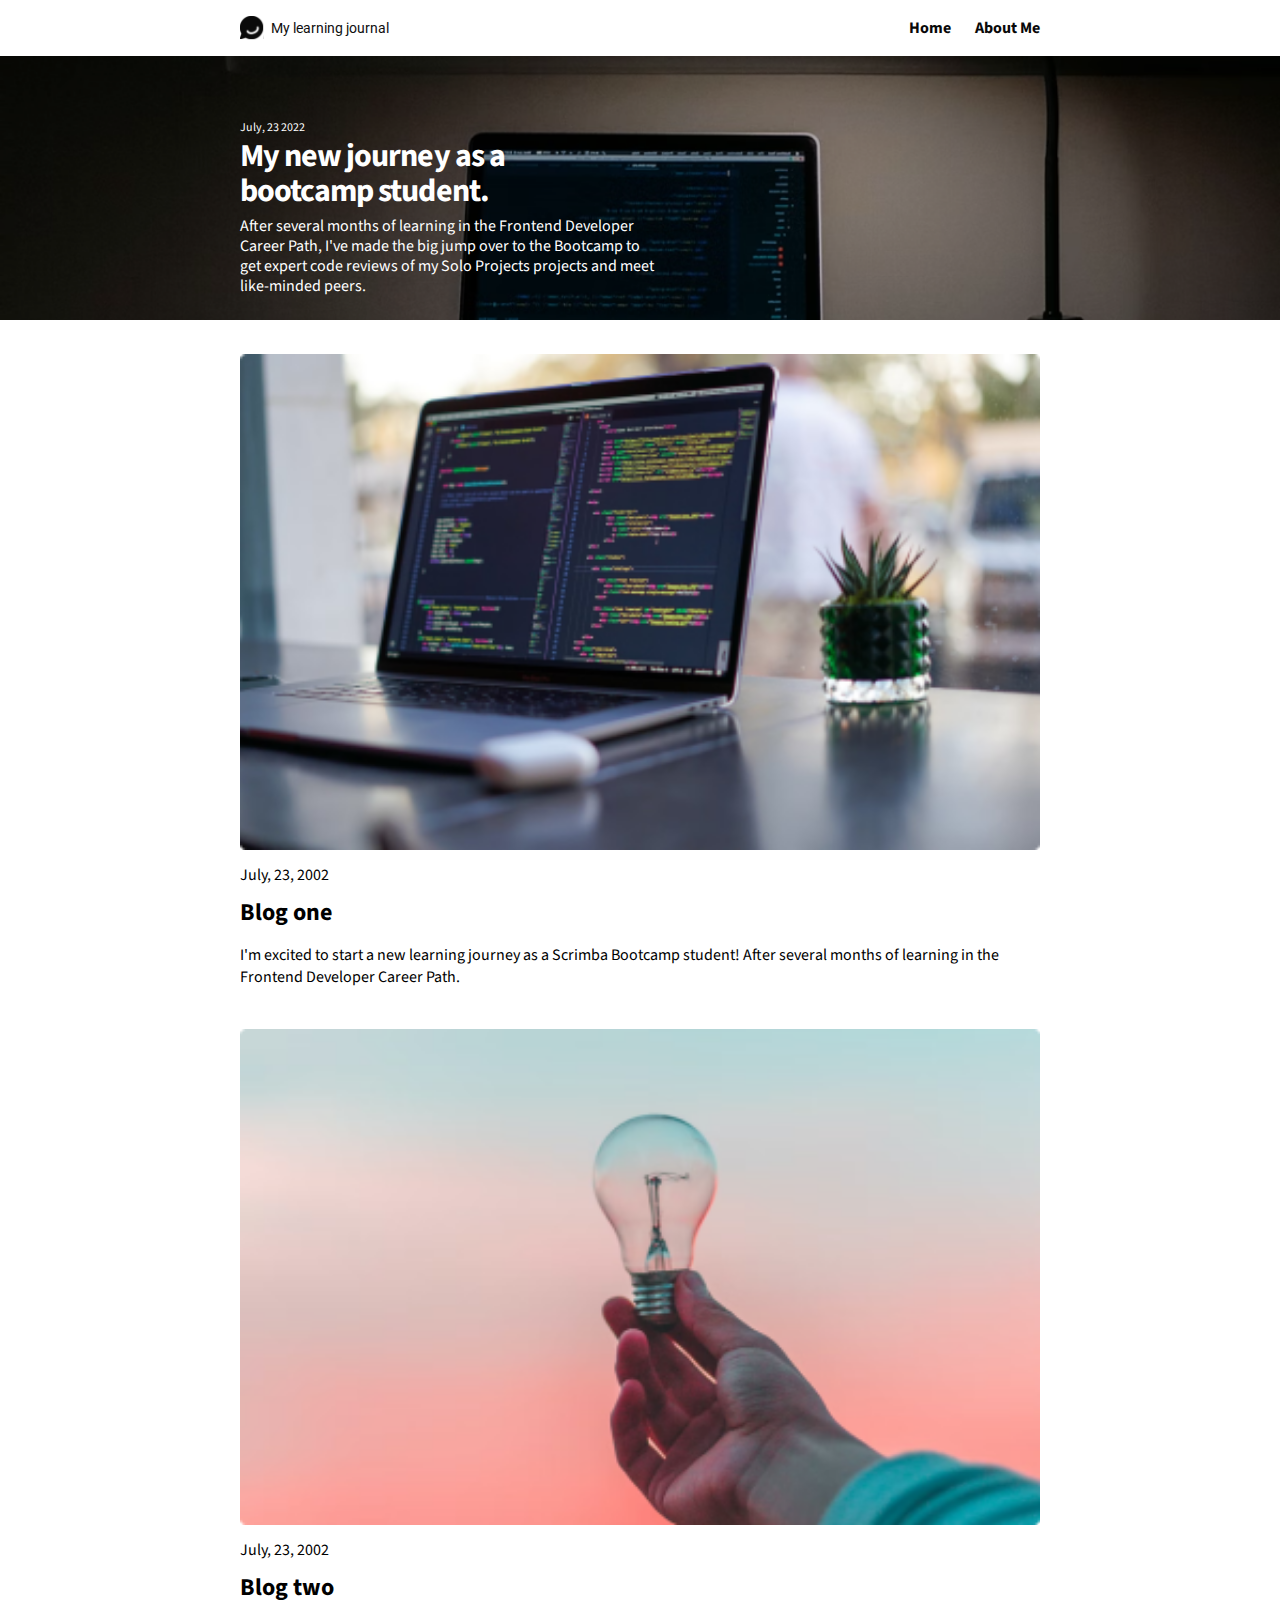
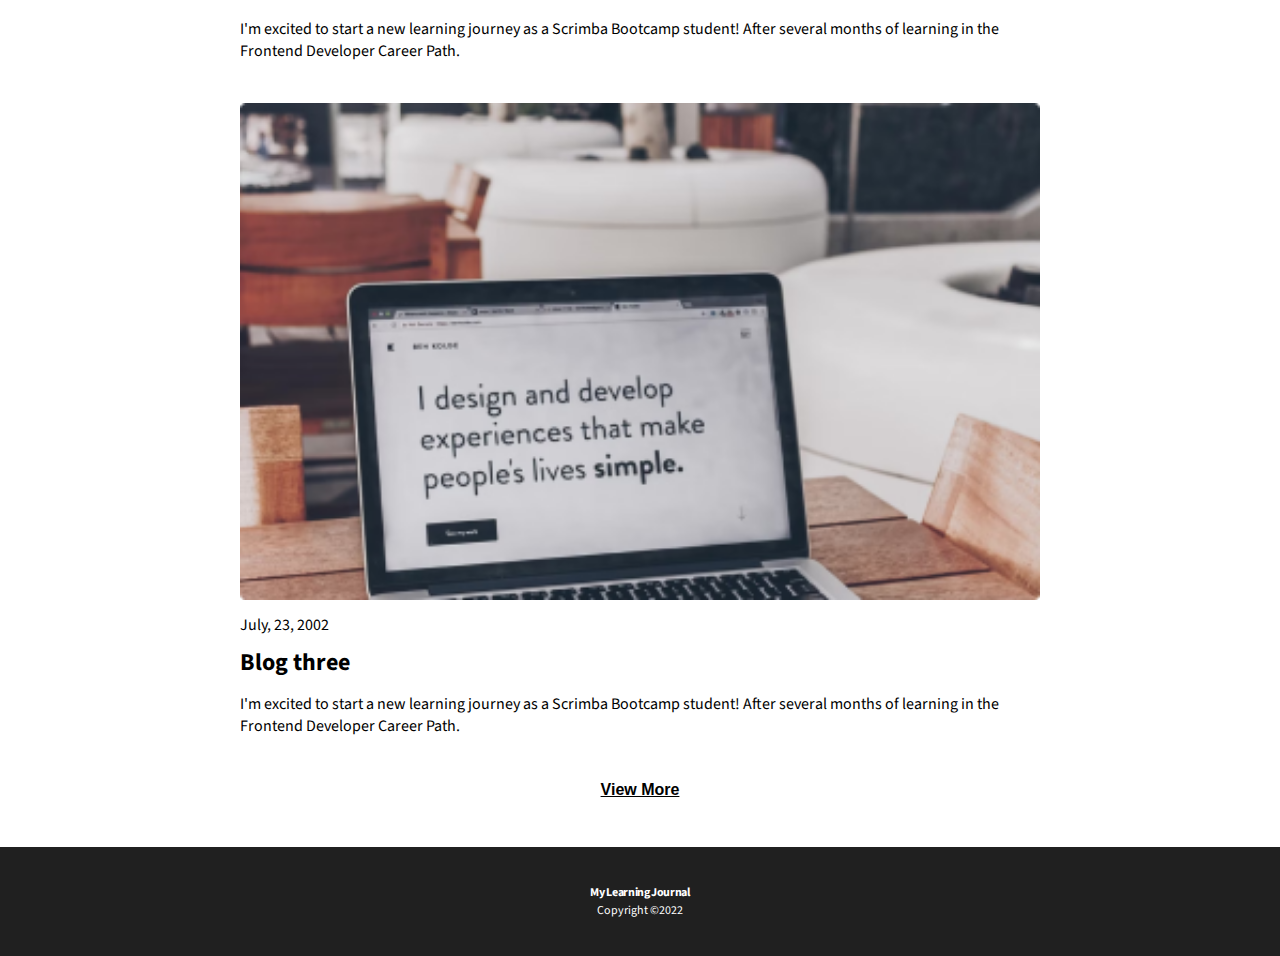
==== index.html @ a48bbca6 "Finished mobile about me page" ====
<!DOCTYPE html>
<html lang="en">
<head>
  <meta charset="UTF-8">
  <meta http-equiv="X-UA-Compatible" content="IE=edge">
  <meta name="viewport" content="width=device-width, initial-scale=1.0">
  <!-- Google Fonts -->
  <link rel="preconnect" href="https://fonts.googleapis.com">
  <link rel="preconnect" href="https://fonts.gstatic.com" crossorigin>
  <link href="https://fonts.googleapis.com/css2?family=Roboto:wght@700&family=Source+Sans+Pro:wght@400;600;700&display=swap" rel="stylesheet"> 
  <title>Learning Journal</title>
  <link rel="stylesheet" href="style.css">
</head>
  <body>

    <header>
      <div class="flex-container container">
        <div class="img-container">
          <img class="main-image" src="/images/img.svg" alt="">
          <p class="title">My learning journal</p>
        </div>
        <nav>
          <ul class="flex-container">
            <li><a href="index.html">Home</a></li>
            <li><a href="about.html">About Me</a></li>
          </ul>
        </nav>
      </div>
    </header>

    <section>
      <a href="blog.html">
        <div class="hero">
          <div class="hero-text-container">
            <p class="hero__date">July, 23 2022 </p>
            <h1 class="hero__title">My new journey as a bootcamp student.</h1>
            <p class="hero__post">After several months of learning in the Frontend Developer Career Path, I've made the big jump over to the Bootcamp to get expert code reviews of my Solo Projects projects and meet like-minded peers.</p>
          </div>
        </div>
      </a>
    </section>

    <main>
      <section class="blog">
        <div class="blog__post">
          <img class="blog__image"src="images/article-image-03.png" alt="laptop on desk">
          <p class="blog__date">July, 23, 2002</p>
          <h2 class="blog__post--number">Blog one</h2>
          <p class="blog__content">I'm excited to start a new learning journey as a Scrimba Bootcamp student! After several months of learning in the Frontend Developer Career Path.</p>
        </div>
        <div class="blog__post">
          <img class="blog__image"src="images/article-image-02.png" alt="person holding lightbulb">
          <p class="blog__date">July, 23, 2002</p>
          <h2 class="blog__post--number">Blog two</h2>
          <p class="blog__content">I'm excited to start a new learning journey as a Scrimba Bootcamp student! After several months of learning in the Frontend Developer Career Path.</p>
        </div>
        <div class="blog__post">
          <img class="blog__image"src="images/article-image-01.png" alt="laptop on desk">
          <p class="blog__date">July, 23, 2002</p>
          <h2 class="blog__post--number">Blog three</h2>
          <p class="blog__content">I'm excited to start a new learning journey as a Scrimba Bootcamp student! After several months of learning in the Frontend Developer Career Path.</p>
        </div>
        <button class="blog__button">View More</button>
      </section>
    </main>

    <footer>
      <p class="footer__title">My Learning Journal</p>
      <p class="footer__copyright">Copyright ©2022</p>
    </footer>

  </body>
</html>
---- style.css ----
*,
*::before,
*::after {
  margin: 0;
  padding: 0;
  box-sizing: border-box;
}

:root {
  --title-color: #0E0E0E;
  --links-color: #090909;
  --footer-color: #202020;
}

body {
  font-family: 'Source Sans Pro', sans-serif;
}

header {
  display: flex;
  padding: 1em 0;
  position: fixed;
  background-color: white;
  width: 100%;
}

/* Added this due to the fixed navbar */
section {
  padding-top: 3.5em;
}

img {
  display: block;
  max-width: 100%;
}

nav li {
  margin-left: 1.5em;
  font-weight: bold;
}

ul {
  list-style-type: none;
}

a {
  text-decoration: none;
  color: var(--links-color);
  cursor: pointer;
}

.container,
.hero-text-container,
.blog {
  width: 90%;
  max-width: 800px;
  margin: 0 auto;
}

.flex-container,
.img-container {
  display: flex;
  align-items: center;
}

.flex-container {
  justify-content: space-between;
  height: 100%;
}


.title {
  font-family: 'Roboto', sans-serif;
  font-size: .875rem;
  white-space: nowrap;
  margin-left: .5em;
  color: var(--title-color);
}

/* hero styles */

.hero {
  background: url(images/hero-image.png) no-repeat;
  background-position: center;
  background-repeat: no-repeat;
  background-size: cover;
  color: white;
  padding-top: 4em;
}


.hero-text-container {
  display: flex;
  flex-direction: column;
  justify-content: flex-end;
  height: 100%;
  padding-bottom: 1.5em;
}

.hero__date,
.hero__title {
  margin-bottom: .25em;
}

.hero__date,
.hero__post,
.main__post--content,
.footer__copyright {
  font-weight: 400;
}

.hero__date {
  font-size: .75rem;
  line-height: 1rem;
}

.hero__title,
.blog__button,
.footer__title,
.recent__post {
  font-weight: 700;
}

.footer__title,
.hero__title,
.main__post--title {
  font-size: 2rem;
  letter-spacing: -0.03em;
  line-height: 108.2%;
  max-width: 374px;
}

.hero__post,
.main__post--content {
  font-size: 1rem;
  line-height: 1.25rem;
  /* max-width: 374px; */
  max-width: 414px;
}

/* Blog section */

.blog {
  padding: 2.125em 0 2.8em;
}

.blog__image,
.main__post--image {
  /* margin-top: 2.18em; */
  margin-bottom: .875em;
  width: 100%;
  border-radius: 3px;
}

.blog__date,
.blog__post--number {
  margin-bottom: .56em;
}

.blog__content {
  margin-bottom: 2.56em;
}

.blog__button {
  display: block;
  margin: 0 auto;
  font-size: 1rem;
  line-height: 1.5em;
  text-decoration-line: underline;
  background: transparent;
  border: none;
  cursor: pointer;
}

/* Featured blog styles "blog.html"*/

.main__post--date {
  margin: 1em 0;
}

.main__post--title {
  margin-bottom: .5em;
}


.main__post--image {
  margin-bottom: 2em;
}

.main__post--header,
.main__post--content {
  margin-bottom: 1.25em;
}

.recent__post {
  text-align: center;
}

.portrait {
  margin: 1.7em 0;
}

/* footer styles */

footer {
  background-color: var(--footer-color);
  padding: 2.3em 0;
  color: white;
  text-align: center;
}

.footer__title {
  margin: .25em auto;
}

.footer__title,
.footer__copyright {
  font-size: .75rem;
}


/* Need to adjust this due to text overflow at 375px screensize */
@media (max-width: 375px) {
  .hero {
    height: 45vh;
  }
}
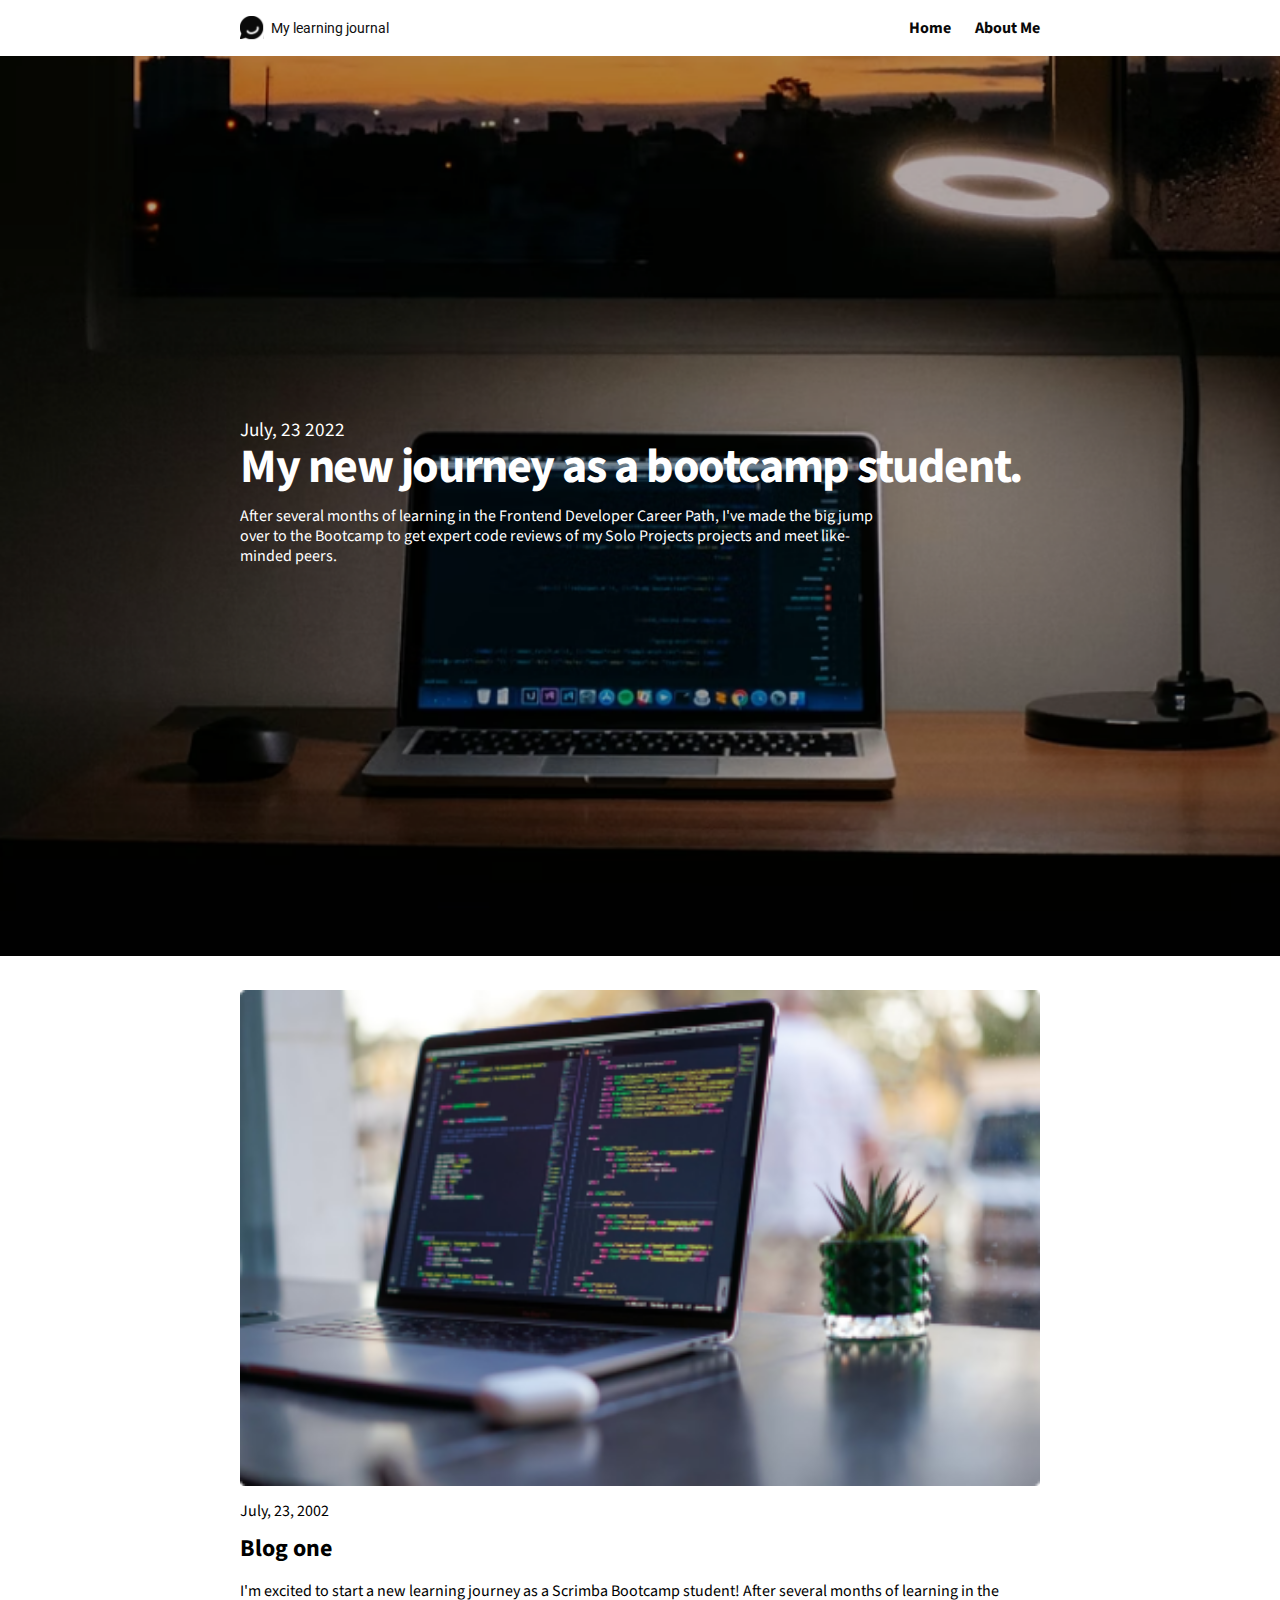
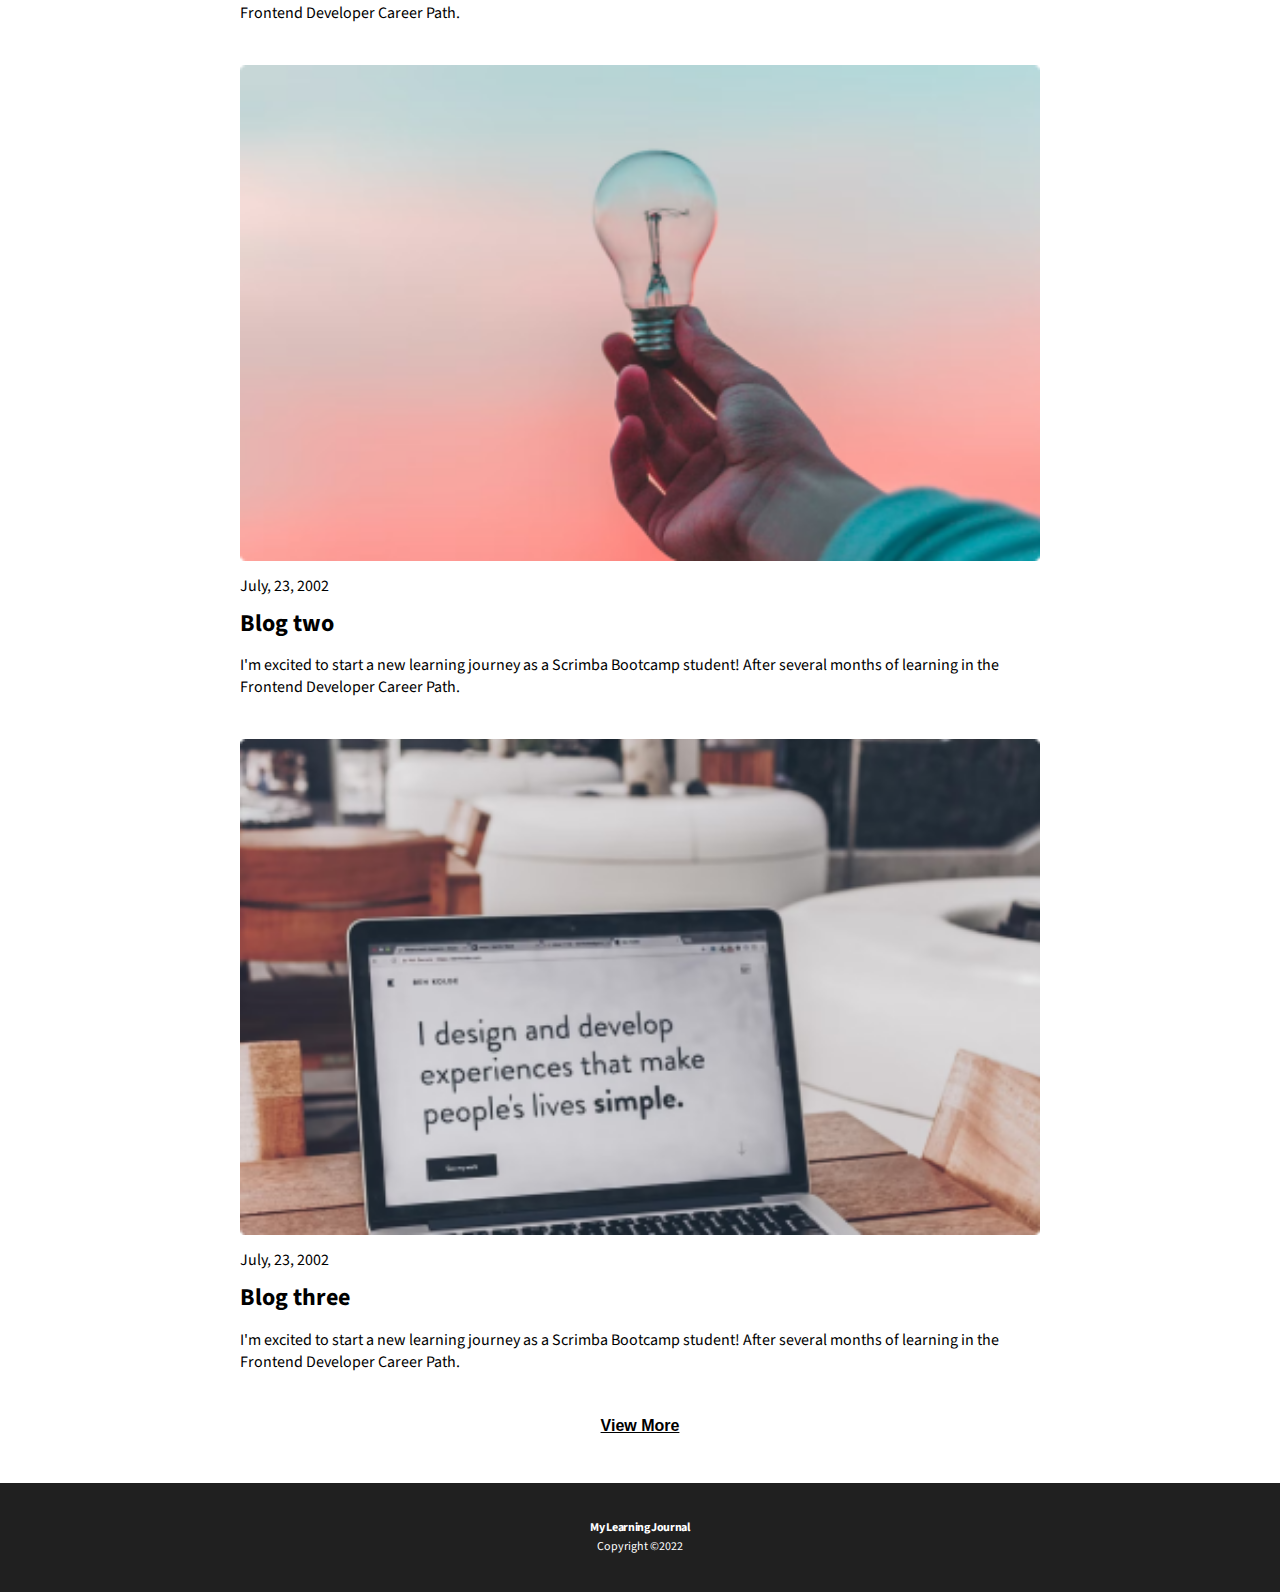
==== commit c917479f: "Worked on hero content font sizes" ====
--- a/index.html
+++ b/index.html
@@ -14,7 +14,7 @@
   <body>
 
     <header>
-      <div class="flex-container container">
+      <div class="flex-container container nav-container">
         <div class="img-container">
           <img class="main-image" src="/images/img.svg" alt="">
           <p class="title">My learning journal</p>
--- a/style.css
+++ b/style.css
@@ -134,7 +134,6 @@
 .main__post--content {
   font-size: 1rem;
   line-height: 1.25rem;
-  /* max-width: 374px; */
   max-width: 414px;
 }
 
@@ -225,3 +224,37 @@
     height: 45vh;
   }
 }
+
+@media (min-width: 900px) {
+  .hero {
+    padding: 0;
+    height: 100vh;
+  }
+
+  .hero-text-container {
+    justify-content: center;
+  }
+
+  
+  .hero__date {
+    font-size: 1.5vw;
+  }
+
+ /* adjust these font sizes for tablets */
+  .hero__title,
+  .main__post--title {
+    font-size: 3rem;
+    max-width: 100%;
+  }
+
+  .hero__post {
+    align-self: flex-start;
+    max-width: 80%;
+  }
+
+
+
+/* .nav-container {
+  max-width: 800px;
+} */
+}
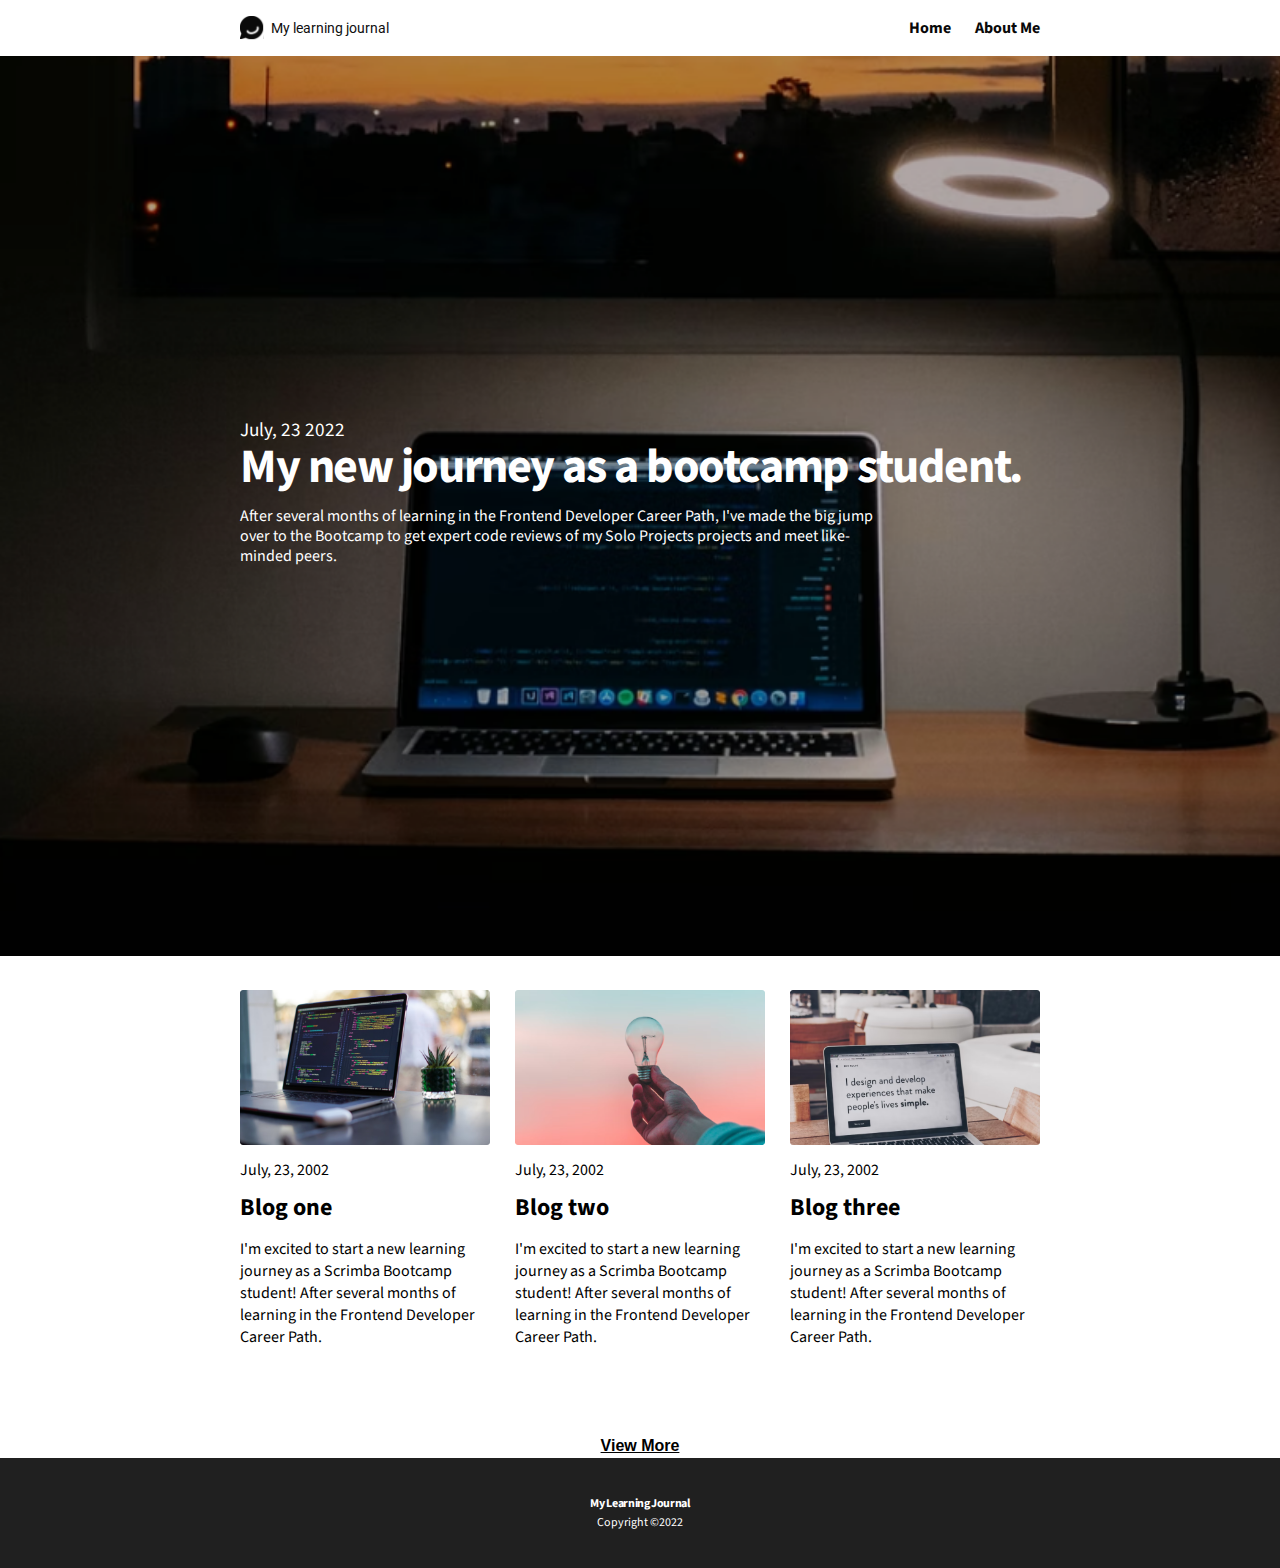
==== commit e6efdf3f: "Added grid to blog post section" ====
--- a/index.html
+++ b/index.html
@@ -60,8 +60,8 @@
           <h2 class="blog__post--number">Blog three</h2>
           <p class="blog__content">I'm excited to start a new learning journey as a Scrimba Bootcamp student! After several months of learning in the Frontend Developer Career Path.</p>
         </div>
-        <button class="blog__button">View More</button>
       </section>
+      <button class="blog__button">View More</button>
     </main>
 
     <footer>
--- a/style.css
+++ b/style.css
@@ -253,8 +253,9 @@
   }
 
 
-
-/* .nav-container {
-  max-width: 800px;
-} */
-}
+  .blog {
+    display: grid;
+    grid-template-columns: repeat(3, 1fr);
+    gap: 25px;
+  }
+}
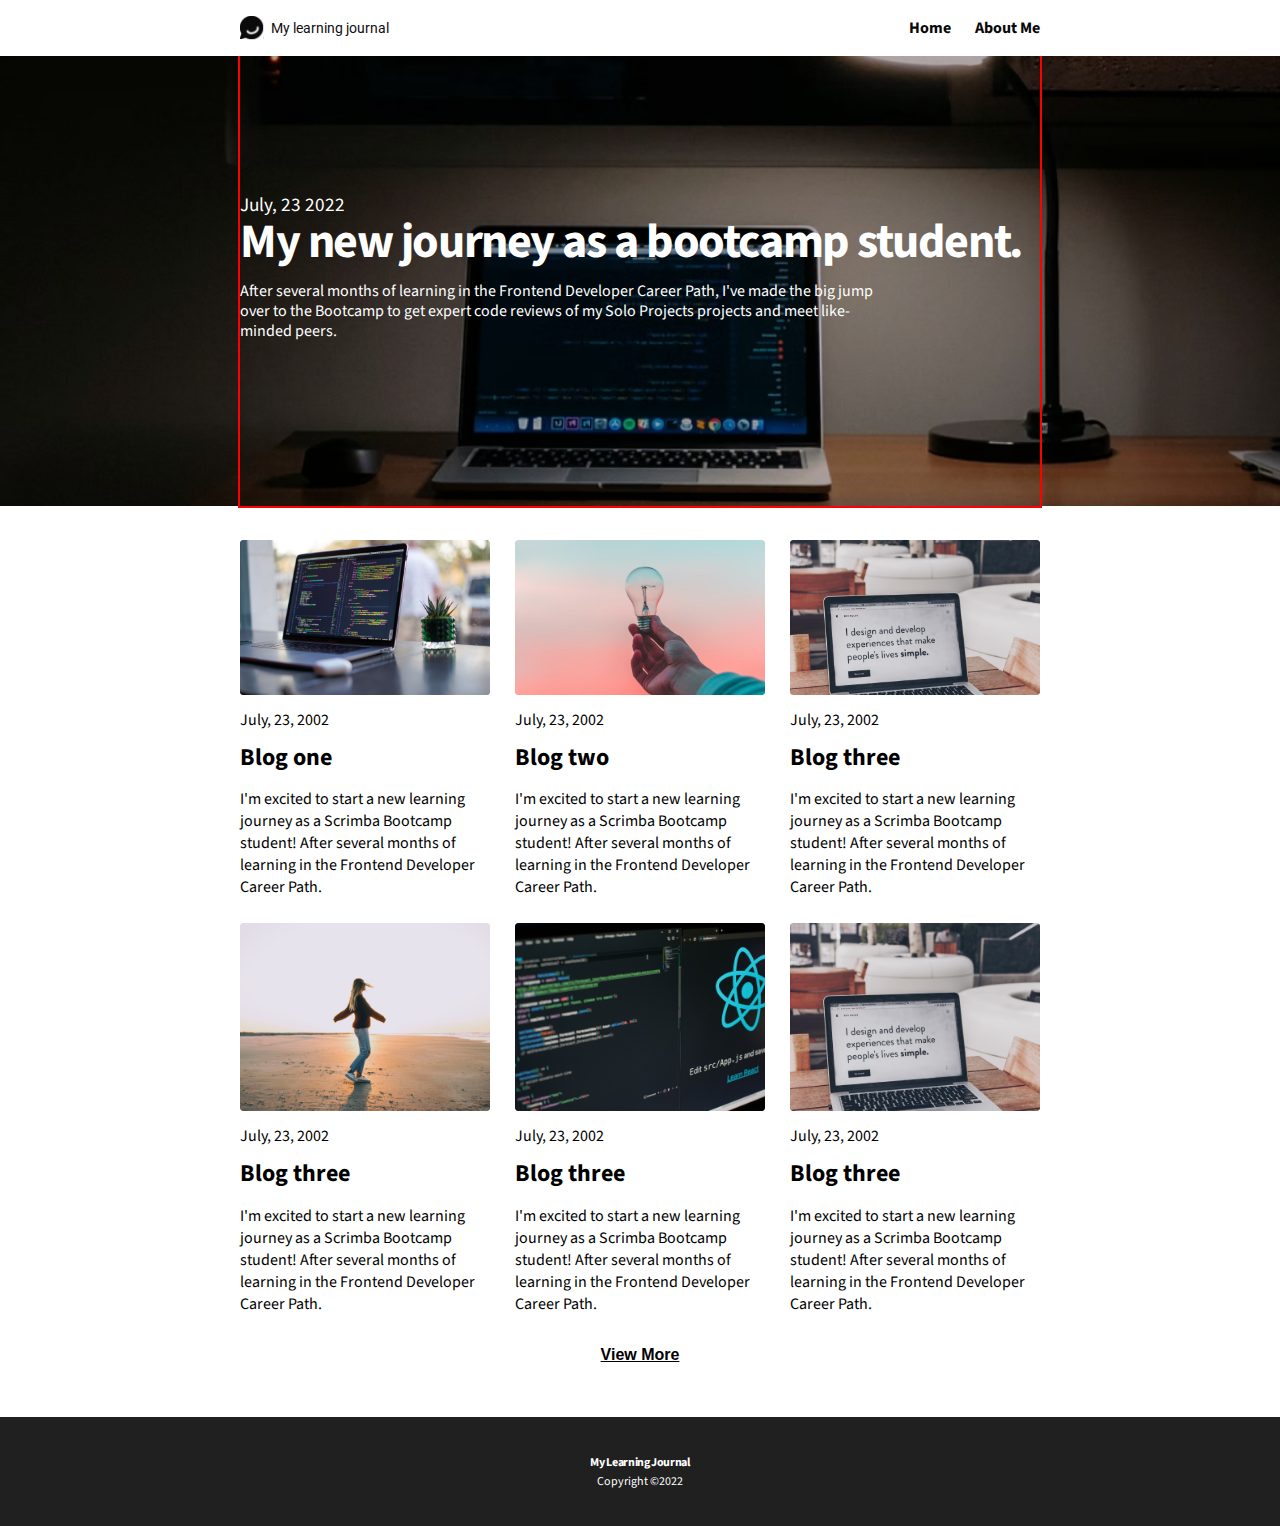
==== commit 2cdf77f7: "Added more blog entries" ====
--- a/index.html
+++ b/index.html
@@ -60,6 +60,27 @@
           <h2 class="blog__post--number">Blog three</h2>
           <p class="blog__content">I'm excited to start a new learning journey as a Scrimba Bootcamp student! After several months of learning in the Frontend Developer Career Path.</p>
         </div>
+        <div class="blog__post">
+          <img class="blog__image"src="images/article-image-04.png" alt="laptop on desk">
+          <p class="blog__date">July, 23, 2002</p>
+          <h2 class="blog__post--number">Blog three</h2>
+          <p class="blog__content">I'm excited to start a new learning journey as a Scrimba Bootcamp student! After several months of learning in the Frontend Developer Career Path.</p>
+        </div>
+        <div class="blog__post">
+          <img class="blog__image"src="images/article-image-05.png" alt="laptop on desk">
+          <p class="blog__date">July, 23, 2002</p>
+          <h2 class="blog__post--number">Blog three</h2>
+          <p class="blog__content">I'm excited to start a new learning journey as a Scrimba Bootcamp student! After several months of learning in the Frontend Developer Career Path.</p>
+        </div>
+        <div class="blog__post">
+          <img class="blog__image"src="images/article-image-06.png" alt="laptop on desk">
+          <p class="blog__date">July, 23, 2002</p>
+          <h2 class="blog__post--number">Blog three</h2>
+          <p class="blog__content">I'm excited to start a new learning journey as a Scrimba Bootcamp student! After several months of learning in the Frontend Developer Career Path.</p>
+        </div>
+        
+        
+
       </section>
       <button class="blog__button">View More</button>
     </main>
--- a/style.css
+++ b/style.css
@@ -65,7 +65,7 @@
 
 .flex-container {
   justify-content: space-between;
-  height: 100%;
+  /* height: 100%; */
 }
 
 
@@ -95,6 +95,7 @@
   justify-content: flex-end;
   height: 100%;
   padding-bottom: 1.5em;
+  outline: 2px solid red;
 }
 
 .hero__date,
@@ -228,7 +229,7 @@
 @media (min-width: 900px) {
   .hero {
     padding: 0;
-    height: 100vh;
+    height: 50vh;
   }
 
   .hero-text-container {
@@ -257,5 +258,14 @@
     display: grid;
     grid-template-columns: repeat(3, 1fr);
     gap: 25px;
-  }
-}
+    padding-bottom: 0;
+  }
+
+  .blog__content {
+    margin-bottom: 0;
+  }
+
+  .blog__button {
+    margin: 1.8em auto 3.1em;
+  }
+}
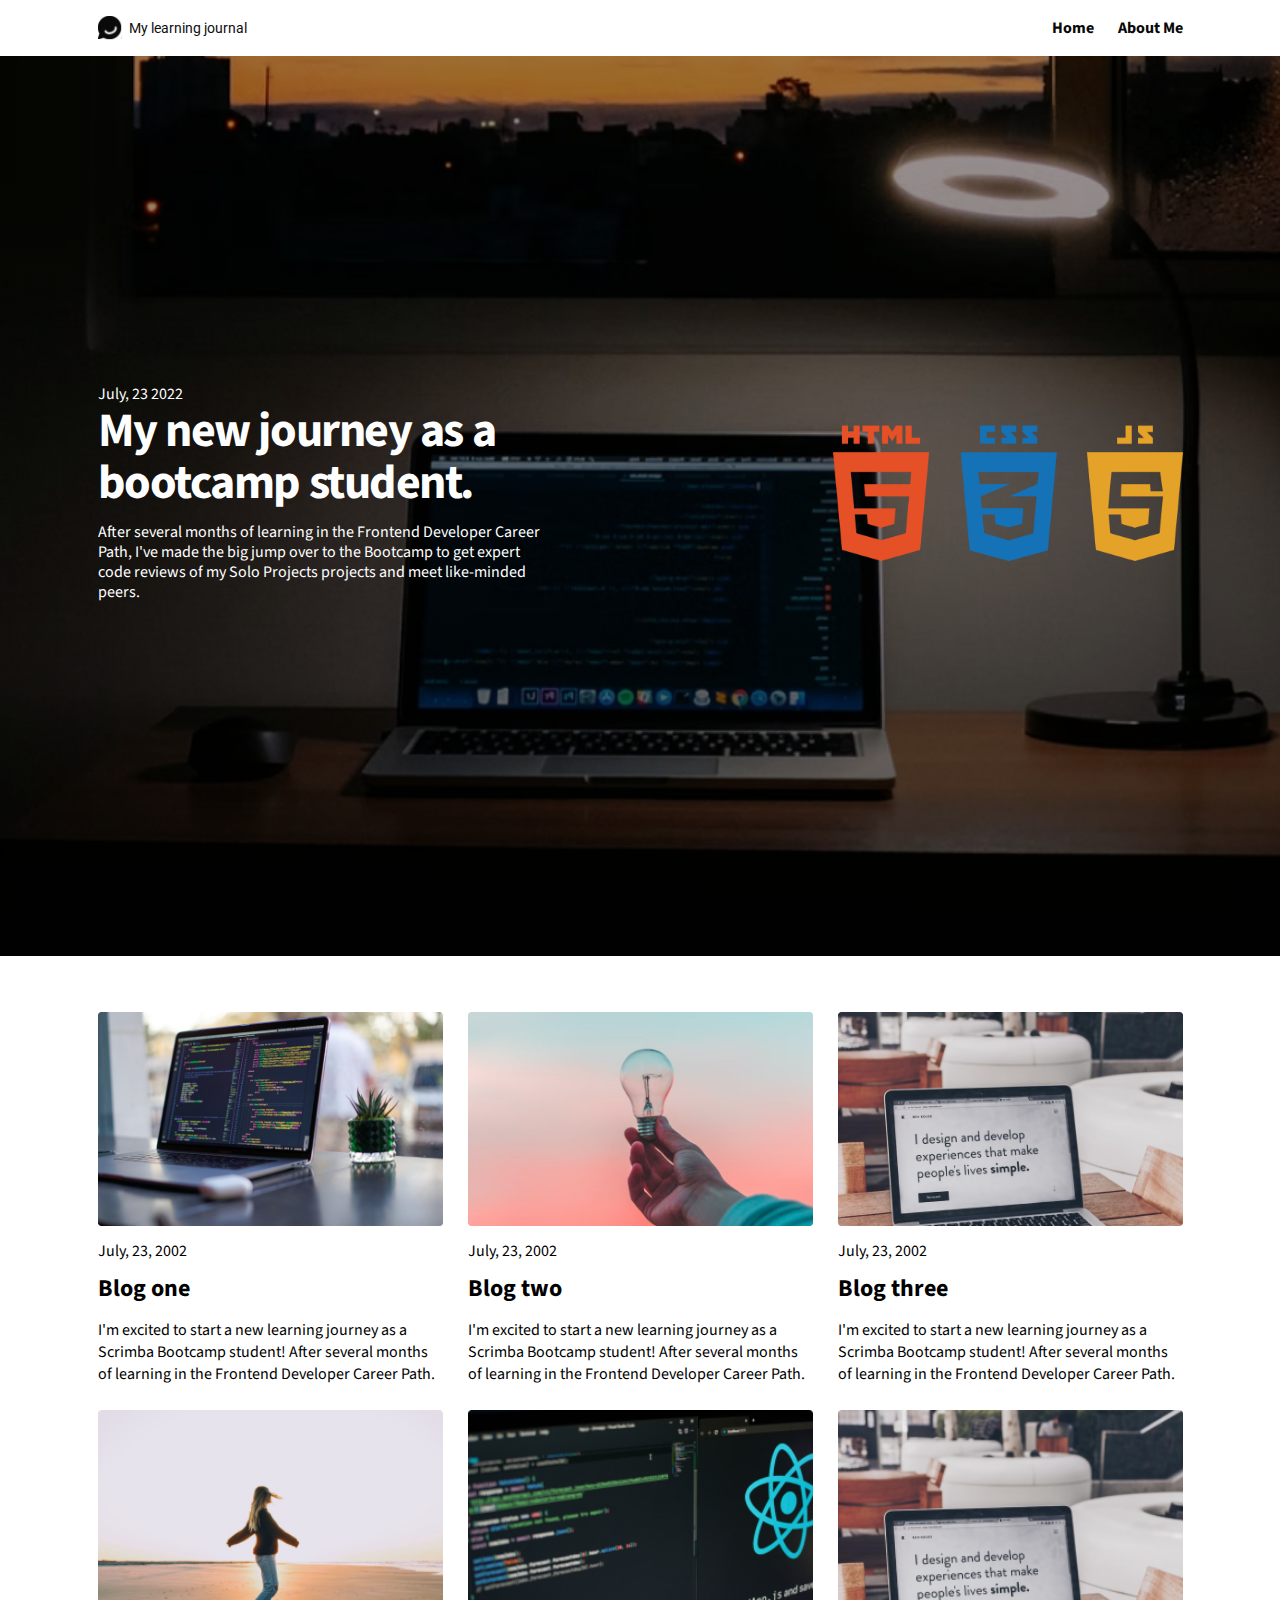
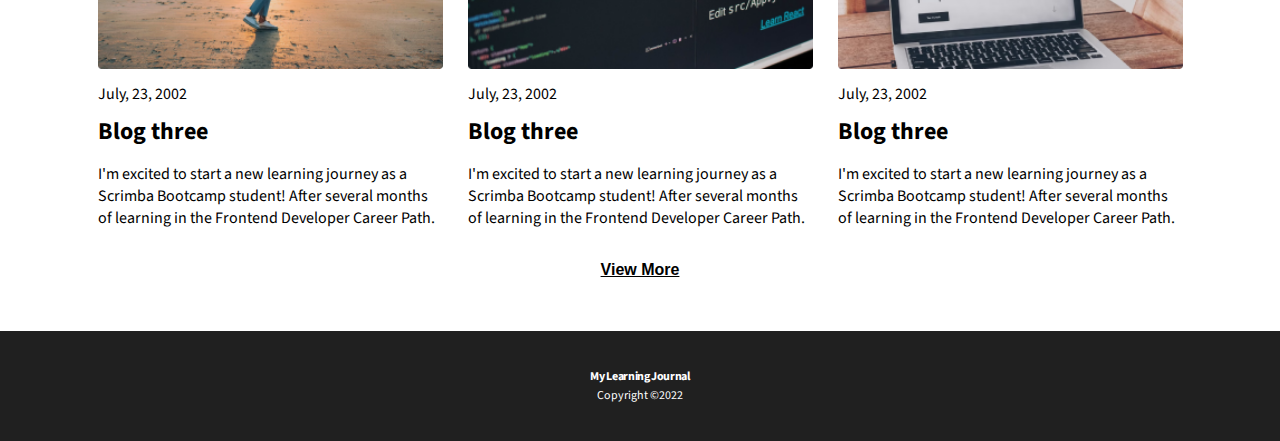
==== commit f2970cd6: "Added new hero styles" ====
--- a/index.html
+++ b/index.html
@@ -31,10 +31,17 @@
     <section>
       <a href="blog.html">
         <div class="hero">
-          <div class="hero-text-container">
-            <p class="hero__date">July, 23 2022 </p>
-            <h1 class="hero__title">My new journey as a bootcamp student.</h1>
-            <p class="hero__post">After several months of learning in the Frontend Developer Career Path, I've made the big jump over to the Bootcamp to get expert code reviews of my Solo Projects projects and meet like-minded peers.</p>
+          <div class="hero-container">
+            <div class="hero-content--container">
+              <div class="hero-text">
+                <p class="hero__date">July, 23 2022 </p>
+                <h1 class="hero__title">My new journey as a bootcamp student.</h1>
+                <p class="hero__post">After several months of learning in the Frontend Developer Career Path, I've made the big jump over to the Bootcamp to get expert code reviews of my Solo Projects projects and meet like-minded peers.</p>
+              </div>
+              <div class="hero-img-container">
+                <img class="hero-img" src="/images/html5-logo-31819.png" alt="html/css/javascript icons">
+              </div>
+            </div>
           </div>
         </div>
       </a>
@@ -80,7 +87,6 @@
         </div>
         
         
-
       </section>
       <button class="blog__button">View More</button>
     </main>
--- a/style.css
+++ b/style.css
@@ -29,7 +29,8 @@
   padding-top: 3.5em;
 }
 
-img {
+img,
+.hero-img {
   display: block;
   max-width: 100%;
 }
@@ -50,12 +51,14 @@
 }
 
 .container,
-.hero-text-container,
-.blog {
+.hero-container,
+.blog,
+.intro_container {
   width: 90%;
-  max-width: 800px;
+  max-width: 1085px;
   margin: 0 auto;
 }
+
 
 .flex-container,
 .img-container {
@@ -65,7 +68,6 @@
 
 .flex-container {
   justify-content: space-between;
-  /* height: 100%; */
 }
 
 
@@ -80,22 +82,36 @@
 /* hero styles */
 
 .hero {
-  background: url(images/hero-image.png) no-repeat;
+  background: linear-gradient(rgba(0, 0, 0, 0.1), rgba(0, 0, 0, 0.5)), url(images/hero-image.png);
   background-position: center;
   background-repeat: no-repeat;
   background-size: cover;
   color: white;
-  padding-top: 4em;
-}
-
-
-.hero-text-container {
+  padding: 5em 0;
+}
+
+
+.hero-container {
   display: flex;
   flex-direction: column;
   justify-content: flex-end;
+  flex-wrap: wrap;
   height: 100%;
   padding-bottom: 1.5em;
-  outline: 2px solid red;
+}
+
+.hero-text {
+  max-width: 450px;
+}
+
+.hero-content--container {
+  display: flex;
+  justify-content: row;
+  align-items: center;
+}
+
+.hero-img {
+  display: none;
 }
 
 .hero__date,
@@ -106,6 +122,8 @@
 .hero__date,
 .hero__post,
 .main__post--content,
+.about__me--content,
+.about__me--title-content
 .footer__copyright {
   font-weight: 400;
 }
@@ -118,35 +136,48 @@
 .hero__title,
 .blog__button,
 .footer__title,
-.recent__post {
+.recent__post--title {
   font-weight: 700;
 }
 
 .footer__title,
 .hero__title,
-.main__post--title {
+.main__post--title,
+.about__me--title {
   font-size: 2rem;
   letter-spacing: -0.03em;
   line-height: 108.2%;
+}
+
+.footer__title,
+.hero__title,
+.about__me--title {
   max-width: 374px;
 }
 
 .hero__post,
-.main__post--content {
+.main__post--content,
+.about__me--content,
+.about__me--title-content {
   font-size: 1rem;
   line-height: 1.25rem;
+}
+
+.hero__post {
   max-width: 414px;
 }
 
+.about__me--content,
+.about__me--title-content,
+.main__post--content {
+  max-width: 700px;
+}
+
 /* Blog section */
 
-.blog {
-  padding: 2.125em 0 2.8em;
-}
 
 .blog__image,
 .main__post--image {
-  /* margin-top: 2.18em; */
   margin-bottom: .875em;
   width: 100%;
   border-radius: 3px;
@@ -163,7 +194,7 @@
 
 .blog__button {
   display: block;
-  margin: 0 auto;
+  margin: 1.8em auto 3.1em;
   font-size: 1rem;
   line-height: 1.5em;
   text-decoration-line: underline;
@@ -174,31 +205,41 @@
 
 /* Featured blog styles "blog.html"*/
 
+
 .main__post--date {
   margin: 1em 0;
 }
 
-.main__post--title {
+.main__post--title,
+.about__me--title {
   margin-bottom: .5em;
 }
-
 
 .main__post--image {
   margin-bottom: 2em;
 }
 
+.main__post--header {
+  font-size: 1.5rem;
+}
+
 .main__post--header,
-.main__post--content {
+.main__post--content,
+.about__me--content,
+.about__me--title-content,
+.about__me--header {
   margin-bottom: 1.25em;
 }
 
-.recent__post {
+.recent__post--title {
   text-align: center;
+  padding-bottom: 1.5em;
 }
 
 .portrait {
   margin: 1.7em 0;
 }
+
 
 /* footer styles */
 
@@ -218,30 +259,37 @@
   font-size: .75rem;
 }
 
-
-/* Need to adjust this due to text overflow at 375px screensize */
+/* about page styles */
+
+
 @media (max-width: 375px) {
   .hero {
     height: 45vh;
   }
 }
 
+@media (max-width: 400px) and (max-width: 899px) {
+  .about__container {
+    margin: 0 auto;
+  }
+}
+
 @media (min-width: 900px) {
   .hero {
     padding: 0;
-    height: 50vh;
-  }
-
-  .hero-text-container {
+    height: 100vh;
+  }
+
+  .hero-container {
     justify-content: center;
   }
 
   
   .hero__date {
-    font-size: 1.5vw;
-  }
-
- /* adjust these font sizes for tablets */
+    font-size: 1rem;
+  }
+
+
   .hero__title,
   .main__post--title {
     font-size: 3rem;
@@ -250,11 +298,12 @@
 
   .hero__post {
     align-self: flex-start;
-    max-width: 80%;
-  }
-
-
-  .blog {
+    max-width: 80ch;
+  }
+
+
+  .blog,
+  .recent__post--container {
     display: grid;
     grid-template-columns: repeat(3, 1fr);
     gap: 25px;
@@ -265,7 +314,65 @@
     margin-bottom: 0;
   }
 
-  .blog__button {
-    margin: 1.8em auto 3.1em;
-  }
-}
+  .main__post--content,
+  .about__me--content {
+    max-width: 100ch;
+  }
+
+  .recent__post--title {
+    font-size: 1.5rem;
+  }
+  .recent__post--container {
+    padding-top: 0;
+    padding-bottom: 3.125em;
+  }
+
+  .recent__post--section {
+    padding: 0;
+  }
+
+  .about__container {
+    display: flex;
+    align-items: center;
+    justify-content: center;
+    padding-top: 2.5em;
+  }
+
+  .about__container--content {
+    padding-left: 2em;
+  }
+
+  .about__me--title {
+    font-size: 2.25rem;
+    max-width: 40ch;
+  }
+
+  .about__me--title-content {
+    max-width: 90ch;
+  }
+
+  .about__me--more-content {
+    margin: 0 auto;
+    max-width: 52em;
+  }
+
+  .main__post,
+  .main__content-container {
+    padding: 0 0 1em 3em;
+  }
+
+  .hero-text {
+    max-width: 450px;
+  }
+
+  .hero-content--container {
+    display: flex;
+    justify-content: space-between;
+    align-items: center;
+  }
+
+  .hero-img {
+    display: block;
+    width: 350px;
+  }
+}
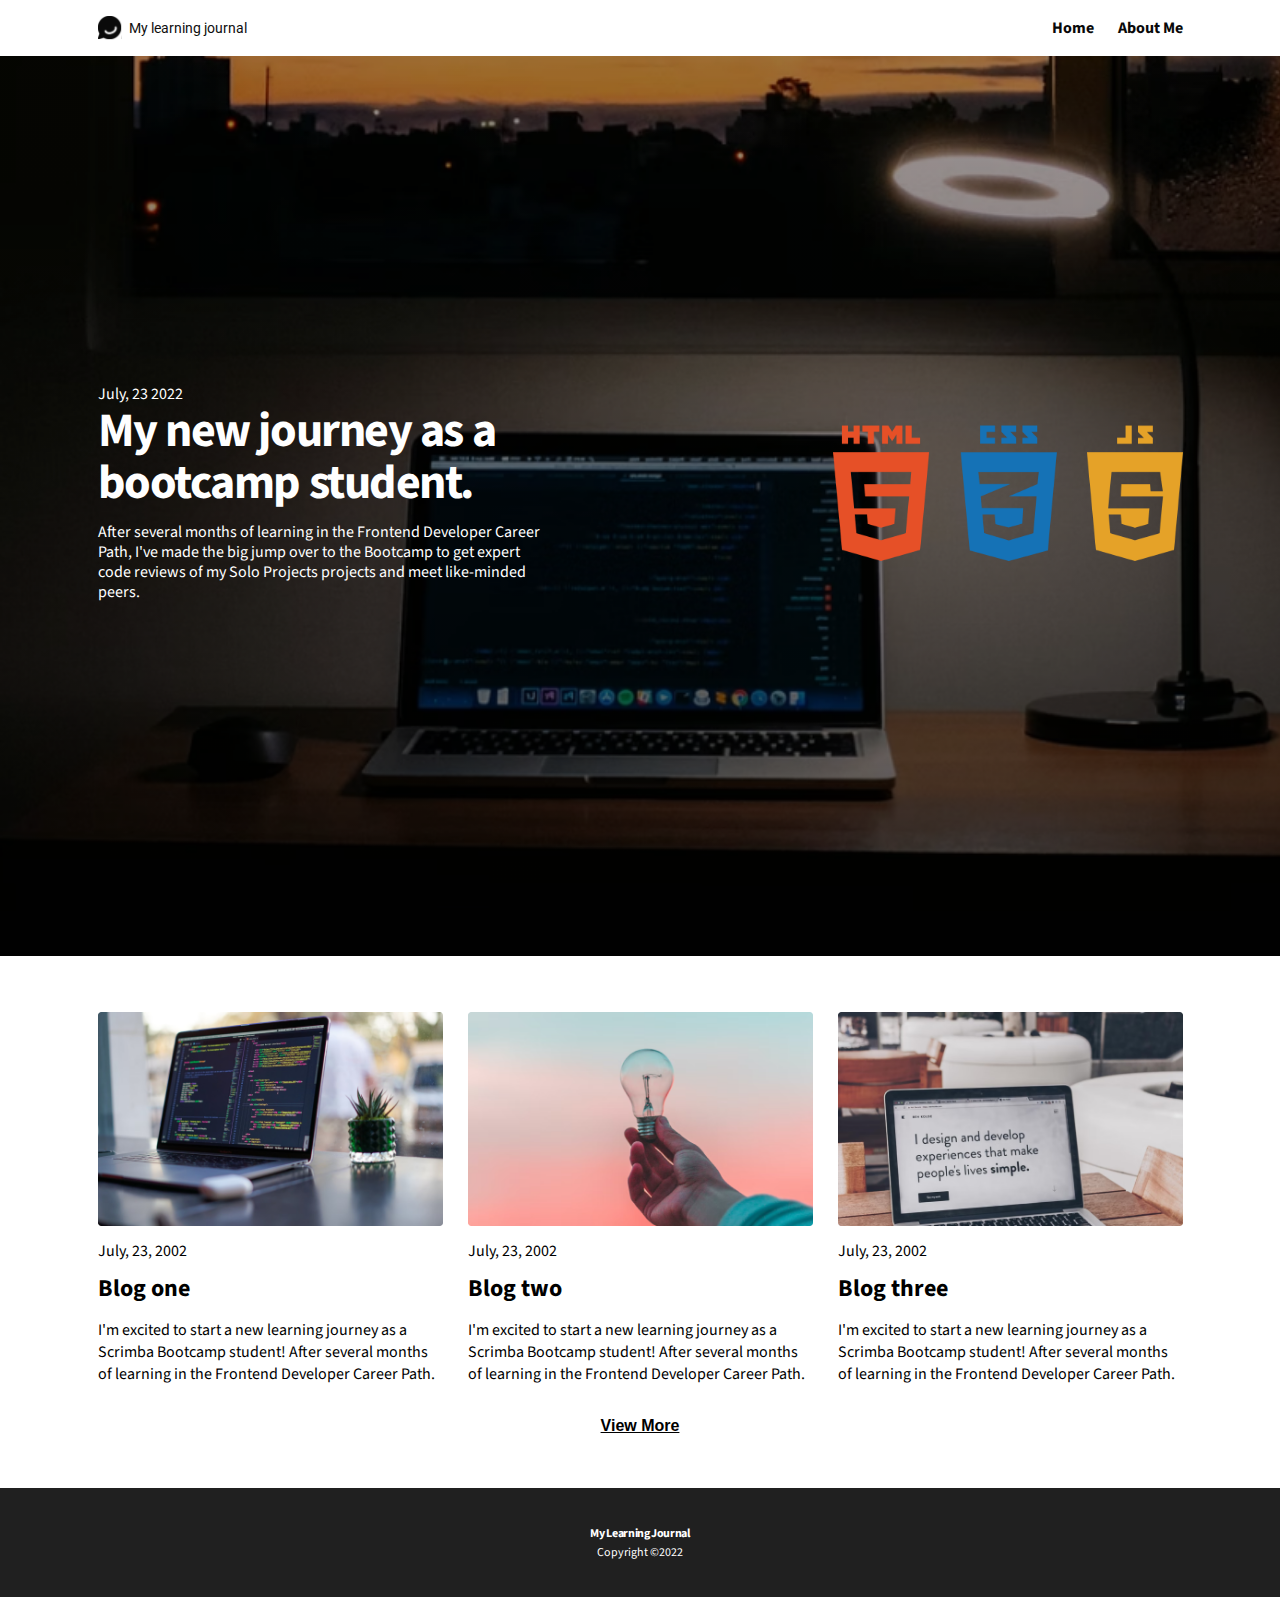
==== commit 1faf1106: "Added section classes and "View More" animation" ====
--- a/index.html
+++ b/index.html
@@ -28,7 +28,7 @@
       </div>
     </header>
 
-    <section>
+    <section class="hero-section">
       <a href="blog.html">
         <div class="hero">
           <div class="hero-container">
@@ -67,34 +67,36 @@
           <h2 class="blog__post--number">Blog three</h2>
           <p class="blog__content">I'm excited to start a new learning journey as a Scrimba Bootcamp student! After several months of learning in the Frontend Developer Career Path.</p>
         </div>
-        <div class="blog__post">
-          <img class="blog__image"src="images/article-image-04.png" alt="laptop on desk">
-          <p class="blog__date">July, 23, 2002</p>
-          <h2 class="blog__post--number">Blog three</h2>
-          <p class="blog__content">I'm excited to start a new learning journey as a Scrimba Bootcamp student! After several months of learning in the Frontend Developer Career Path.</p>
+      </section>
+
+      <section class="view-more hidden">
+        <div class="view-more--container">
+            <div class="blog__post hide">
+              <img class="blog__image"src="images/article-image-04.png" alt="laptop on desk">
+              <p class="blog__date">July, 23, 2002</p>
+              <h2 class="blog__post--number">Blog four</h2>
+              <p class="blog__content">I'm excited to start a new learning journey as a Scrimba Bootcamp student! After several months of learning in the Frontend Developer Career Path.</p>
+            </div>
+            <div class="blog__post hide">
+              <img class="blog__image"src="images/article-image-05.png" alt="laptop on desk">
+              <p class="blog__date">July, 23, 2002</p>
+              <h2 class="blog__post--number">Blog five</h2>
+              <p class="blog__content">I'm excited to start a new learning journey as a Scrimba Bootcamp student! After several months of learning in the Frontend Developer Career Path.</p>
+            </div>
+            <div class="blog__post hide">
+              <img class="blog__image"src="images/article-image-06.png" alt="laptop on desk">
+              <p class="blog__date">July, 23, 2002</p>
+              <h2 class="blog__post--number">Blog six</h2>
+              <p class="blog__content">I'm excited to start a new learning journey as a Scrimba Bootcamp student! After several months of learning in the Frontend Developer Career Path.</p>
+            </div>
         </div>
-        <div class="blog__post">
-          <img class="blog__image"src="images/article-image-05.png" alt="laptop on desk">
-          <p class="blog__date">July, 23, 2002</p>
-          <h2 class="blog__post--number">Blog three</h2>
-          <p class="blog__content">I'm excited to start a new learning journey as a Scrimba Bootcamp student! After several months of learning in the Frontend Developer Career Path.</p>
-        </div>
-        <div class="blog__post">
-          <img class="blog__image"src="images/article-image-06.png" alt="laptop on desk">
-          <p class="blog__date">July, 23, 2002</p>
-          <h2 class="blog__post--number">Blog three</h2>
-          <p class="blog__content">I'm excited to start a new learning journey as a Scrimba Bootcamp student! After several months of learning in the Frontend Developer Career Path.</p>
-        </div>
-        
-        
       </section>
       <button class="blog__button">View More</button>
     </main>
-
     <footer>
       <p class="footer__title">My Learning Journal</p>
       <p class="footer__copyright">Copyright ©2022</p>
     </footer>
-
   </body>
+  <script type="module" src="main.js"></script>
 </html>--- a/style.css
+++ b/style.css
@@ -25,9 +25,6 @@
 }
 
 /* Added this due to the fixed navbar */
-section {
-  padding-top: 3.5em;
-}
 
 img,
 .hero-img {
@@ -50,9 +47,19 @@
   cursor: pointer;
 }
 
+
+
+.hero-section,
+.blog,
+.entry,
+.intro {
+  padding-top: 3.5em;
+}
+
 .container,
 .hero-container,
 .blog,
+.view-more--container,
 .intro_container {
   width: 90%;
   max-width: 1085px;
@@ -259,8 +266,21 @@
   font-size: .75rem;
 }
 
-/* about page styles */
-
+
+/* Animation styles */
+
+.hidden {
+  display: none;
+}
+
+.view-more--animation {
+  animation: fadeIn .5s linear forwards
+}
+
+@keyframes fadeIn {
+ 0% { opacity:0; }
+ 100% { opacity:1; } 
+}
 
 @media (max-width: 375px) {
   .hero {
@@ -301,8 +321,13 @@
     max-width: 80ch;
   }
 
+  .view-more--container {
+    padding-top: 2.5em;
+  }
+
 
   .blog,
+  .view-more--container,
   .recent__post--container {
     display: grid;
     grid-template-columns: repeat(3, 1fr);
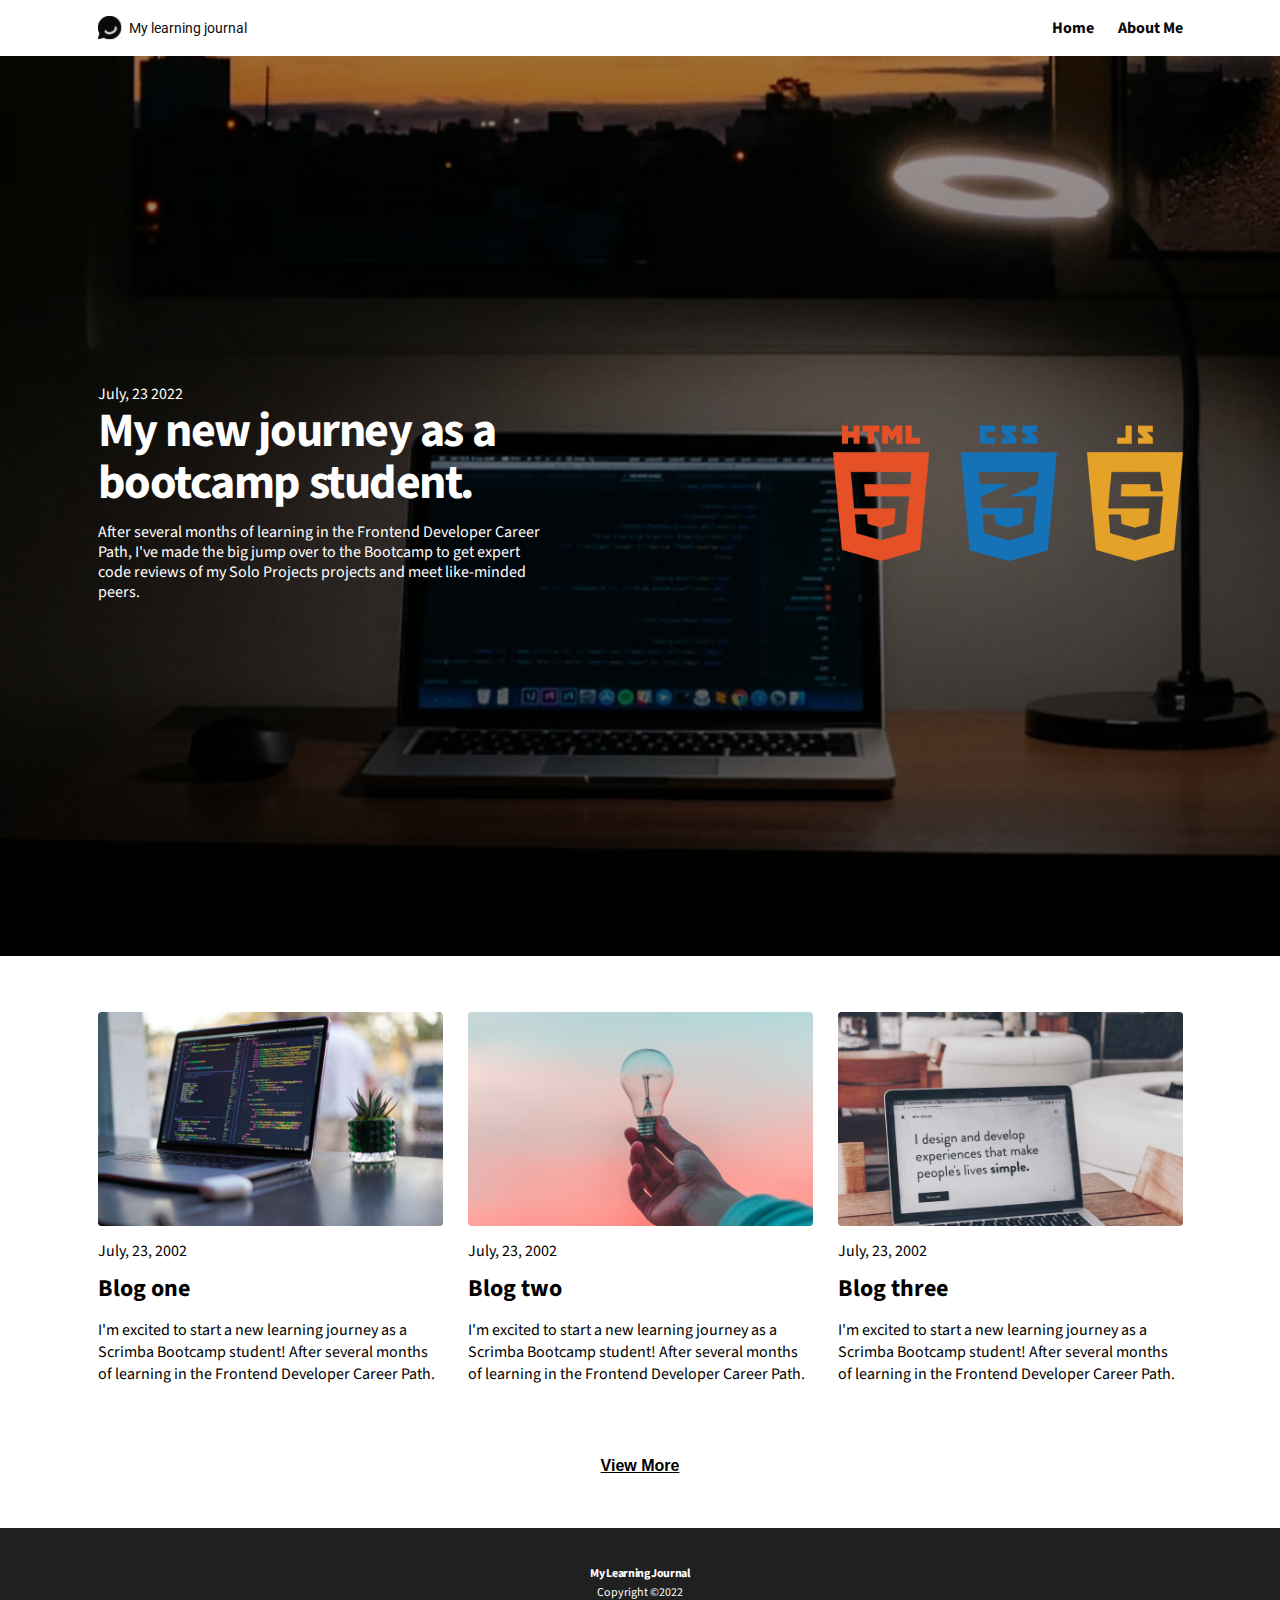
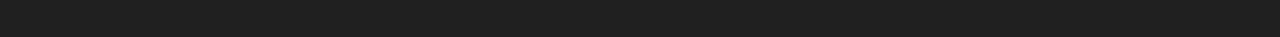
==== commit 1de71502: "Added expand effect with "View More" btn" ====
--- a/index.html
+++ b/index.html
@@ -69,21 +69,21 @@
         </div>
       </section>
 
-      <section class="view-more hidden">
+      <section class="view-more">
         <div class="view-more--container">
-            <div class="blog__post hide">
+            <div class="blog__post">
               <img class="blog__image"src="images/article-image-04.png" alt="laptop on desk">
               <p class="blog__date">July, 23, 2002</p>
               <h2 class="blog__post--number">Blog four</h2>
               <p class="blog__content">I'm excited to start a new learning journey as a Scrimba Bootcamp student! After several months of learning in the Frontend Developer Career Path.</p>
             </div>
-            <div class="blog__post hide">
+            <div class="blog__post">
               <img class="blog__image"src="images/article-image-05.png" alt="laptop on desk">
               <p class="blog__date">July, 23, 2002</p>
               <h2 class="blog__post--number">Blog five</h2>
               <p class="blog__content">I'm excited to start a new learning journey as a Scrimba Bootcamp student! After several months of learning in the Frontend Developer Career Path.</p>
             </div>
-            <div class="blog__post hide">
+            <div class="blog__post">
               <img class="blog__image"src="images/article-image-06.png" alt="laptop on desk">
               <p class="blog__date">July, 23, 2002</p>
               <h2 class="blog__post--number">Blog six</h2>
--- a/style.css
+++ b/style.css
@@ -267,30 +267,9 @@
 }
 
 
-/* Animation styles */
-
-.hidden {
-  display: none;
-}
-
-.view-more--animation {
-  animation: fadeIn .5s linear forwards
-}
-
-@keyframes fadeIn {
- 0% { opacity:0; }
- 100% { opacity:1; } 
-}
-
-@media (max-width: 375px) {
-  .hero {
-    height: 45vh;
-  }
-}
-
-@media (max-width: 400px) and (max-width: 899px) {
-  .about__container {
-    margin: 0 auto;
+@media( max-width: 890px) {
+  .blog__button {
+    display: none;
   }
 }
 
@@ -400,4 +379,21 @@
     display: block;
     width: 350px;
   }
-}
+
+   /* Animation styles  */
+  .view-more--container {
+    display: grid;
+    grid-template-columns: repeat(3, 1fr);
+    gap: 25px;
+    grid-template-rows: 0fr;
+    transition: 1s;
+    overflow: hidden;
+    }
+    .view-more--container .blog__post {
+        min-height: 0;
+        padding: 0;
+    }
+    .view-more--container.expanded {
+        grid-template-rows: 1fr;
+    }
+}
